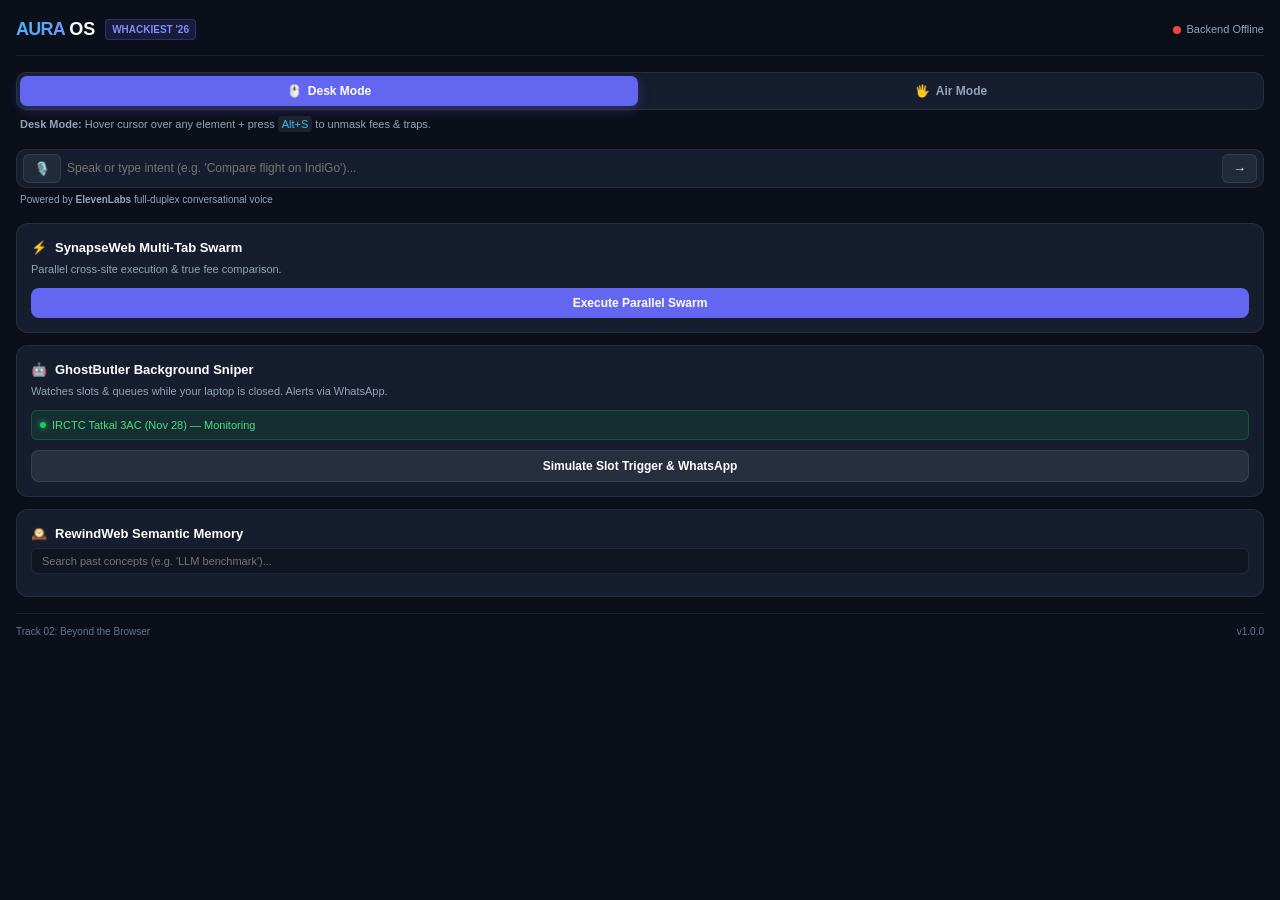
==== extension/sidepanel/sidepanel.html @ 54b6a149 "feat: Scaffold AuraOS - The Autonomous Web Operating System for wHACKiest 2026" ====
<!DOCTYPE html>
<html lang="en">
<head>
  <meta charset="UTF-8">
  <meta name="viewport" content="width=device-width, initial-scale=1.0">
  <title>AuraOS Command Center</title>
  <link rel="stylesheet" href="sidepanel.css">
</head>
<body>
  <div class="panel-container">
    <!-- Top Header -->
    <header class="panel-header">
      <div class="brand">
        <span class="logo-aura">AURA</span><span class="logo-os">OS</span>
        <span class="hackathon-tag">wHACKiest '26</span>
      </div>
      <div class="status-indicator">
        <span class="status-dot live" id="backend-status-dot"></span>
        <span class="status-label" id="backend-status-text">Backend Live</span>
      </div>
    </header>

    <!-- Mode Selector: Desk Mode vs Air Mode -->
    <section class="mode-section">
      <div class="mode-switch-pill">
        <button class="mode-btn active" id="btn-mode-desk">
          <span class="icon">🖱️</span> Desk Mode
        </button>
        <button class="mode-btn" id="btn-mode-air">
          <span class="icon">🖐️</span> Air Mode
        </button>
      </div>
      <div class="mode-caption" id="mode-caption">
        <strong>Desk Mode:</strong> Hover cursor over any element + press <code>Alt+S</code> to unmask fees & traps.
      </div>
    </section>

    <!-- Voice Command Bar -->
    <section class="voice-section">
      <div class="voice-bar">
        <button class="mic-btn" id="btn-mic-toggle">🎙️</button>
        <input type="text" id="voice-input" placeholder="Speak or type intent (e.g. 'Compare flight on IndiGo')..." />
        <button class="send-btn" id="btn-voice-send">→</button>
      </div>
      <div class="voice-hint">Powered by <strong>ElevenLabs</strong> full-duplex conversational voice</div>
    </section>

    <!-- Tab Panels / Sections -->
    <main class="modules-container">
      <!-- Pillar 3: Multi-Tab Swarm -->
      <div class="module-card">
        <div class="card-header">
          <span class="card-icon">⚡</span>
          <h3>SynapseWeb Multi-Tab Swarm</h3>
        </div>
        <p class="card-desc">Parallel cross-site execution & true fee comparison.</p>
        <button class="action-btn" id="btn-run-swarm">Execute Parallel Swarm</button>
        <div class="swarm-results" id="swarm-results-box" style="display: none;">
          <!-- Populated dynamically -->
        </div>
      </div>

      <!-- Pillar 4: GhostButler Background Tasks -->
      <div class="module-card">
        <div class="card-header">
          <span class="card-icon">🤖</span>
          <h3>GhostButler Background Sniper</h3>
        </div>
        <p class="card-desc">Watches slots & queues while your laptop is closed. Alerts via WhatsApp.</p>
        <div class="mission-pill" id="active-mission-pill">
          <span class="live-dot"></span>
          <span>IRCTC Tatkal 3AC (Nov 28) — Monitoring</span>
        </div>
        <button class="action-btn secondary" id="btn-trigger-whatsapp">Simulate Slot Trigger & WhatsApp</button>
        <div class="whatsapp-preview" id="whatsapp-preview-box" style="display: none;">
          <!-- Populated dynamically -->
        </div>
      </div>

      <!-- Pillar 5: RewindWeb Memory -->
      <div class="module-card">
        <div class="card-header">
          <span class="card-icon">🕰️</span>
          <h3>RewindWeb Semantic Memory</h3>
        </div>
        <div class="search-bar">
          <input type="text" id="memory-search-input" placeholder="Search past concepts (e.g. 'LLM benchmark')..." />
        </div>
        <div class="memory-list" id="memory-list-box">
          <!-- Populated dynamically -->
        </div>
      </div>
    </main>

    <footer class="panel-footer">
      <span>Track 02: Beyond the Browser</span>
      <span class="version-tag">v1.0.0</span>
    </footer>
  </div>

  <script src="sidepanel.js"></script>
</body>
</html>
---- extension/sidepanel/sidepanel.css ----
/* ==========================================================================
   AuraOS SidePanel Command Center Styles
   Sleek Dark Cyberpunk / Modern Minimalist Aesthetic
   ========================================================================== */

:root {
  --bg-main: #0b0f19;
  --bg-card: #151d2e;
  --bg-hover: #1e293b;
  --border: rgba(255, 255, 255, 0.08);
  --border-focus: #6366f1;
  --text-main: #f8fafc;
  --text-dim: #94a3b8;
  --accent-primary: #6366f1;
  --accent-cyan: #38bdf8;
  --accent-green: #22c55e;
  --accent-amber: #f59e0b;
  --accent-red: #ef4444;
}

* {
  box-sizing: border-box;
  margin: 0;
  padding: 0;
  font-family: -apple-system, BlinkMacSystemFont, "Segoe UI", Roboto, sans-serif;
}

body {
  background: var(--bg-main);
  color: var(--text-main);
  font-size: 13px;
  line-height: 1.5;
  width: 100%;
  min-height: 100vh;
}

.panel-container {
  display: flex;
  flex-direction: column;
  padding: 16px;
  gap: 16px;
}

/* Header */
.panel-header {
  display: flex;
  justify-content: space-between;
  align-items: center;
  padding-bottom: 12px;
  border-bottom: 1px solid var(--border);
}

.brand {
  display: flex;
  align-items: center;
  gap: 4px;
}

.logo-aura {
  font-weight: 900;
  letter-spacing: -0.04em;
  font-size: 18px;
  background: linear-gradient(135deg, #38bdf8, #818cf8);
  -webkit-background-clip: text;
  -webkit-text-fill-color: transparent;
}

.logo-os {
  font-weight: 900;
  font-size: 18px;
  color: #f8fafc;
}

.hackathon-tag {
  font-size: 10px;
  font-weight: 700;
  text-transform: uppercase;
  background: rgba(99, 102, 241, 0.15);
  color: #818cf8;
  padding: 2px 6px;
  border-radius: 4px;
  margin-left: 6px;
  border: 1px solid rgba(99, 102, 241, 0.3);
}

.status-indicator {
  display: flex;
  align-items: center;
  gap: 6px;
  font-size: 11px;
  color: var(--text-dim);
}

.status-dot {
  width: 8px;
  height: 8px;
  border-radius: 50%;
}

.status-dot.live {
  background: var(--accent-green);
  box-shadow: 0 0 10px var(--accent-green);
}

.status-dot.dead {
  background: var(--accent-red);
}

/* Mode Switcher */
.mode-switch-pill {
  display: flex;
  background: var(--bg-card);
  border: 1px solid var(--border);
  border-radius: 10px;
  padding: 3px;
  gap: 4px;
}

.mode-btn {
  flex: 1;
  background: transparent;
  border: none;
  color: var(--text-dim);
  padding: 8px;
  border-radius: 7px;
  cursor: pointer;
  font-weight: 600;
  font-size: 12px;
  display: flex;
  align-items: center;
  justify-content: center;
  gap: 6px;
  transition: all 0.2s ease;
}

.mode-btn.active {
  background: var(--accent-primary);
  color: #ffffff;
  box-shadow: 0 4px 12px rgba(99, 102, 241, 0.3);
}

.mode-caption {
  font-size: 11px;
  color: var(--text-dim);
  margin-top: 6px;
  padding: 0 4px;
}

.mode-caption code {
  background: rgba(255, 255, 255, 0.08);
  padding: 2px 4px;
  border-radius: 4px;
  color: var(--accent-cyan);
}

/* Voice Bar */
.voice-bar {
  display: flex;
  align-items: center;
  background: var(--bg-card);
  border: 1px solid var(--border);
  border-radius: 10px;
  padding: 4px 6px;
  gap: 6px;
}

.voice-bar input {
  flex: 1;
  background: transparent;
  border: none;
  color: var(--text-main);
  font-size: 12px;
  outline: none;
}

.mic-btn, .send-btn {
  background: rgba(255, 255, 255, 0.06);
  border: 1px solid var(--border);
  border-radius: 6px;
  color: var(--text-main);
  cursor: pointer;
  padding: 6px 10px;
  font-size: 13px;
  transition: all 0.15s;
}

.mic-btn:hover, .send-btn:hover {
  background: rgba(255, 255, 255, 0.12);
}

.mic-btn.listening {
  background: var(--accent-red);
  color: white;
  animation: pulse 1s infinite;
}

.voice-hint {
  font-size: 10px;
  color: var(--text-dim);
  margin-top: 4px;
  padding-left: 4px;
}

/* Module Cards */
.modules-container {
  display: flex;
  flex-direction: column;
  gap: 12px;
}

.module-card {
  background: var(--bg-card);
  border: 1px solid var(--border);
  border-radius: 12px;
  padding: 14px;
}

.card-header {
  display: flex;
  align-items: center;
  gap: 8px;
  margin-bottom: 4px;
}

.card-header h3 {
  font-size: 13px;
  font-weight: 700;
  color: #ffffff;
}

.card-desc {
  font-size: 11px;
  color: var(--text-dim);
  margin-bottom: 10px;
}

.action-btn {
  width: 100%;
  background: var(--accent-primary);
  border: none;
  border-radius: 8px;
  color: white;
  font-weight: 600;
  font-size: 12px;
  padding: 8px 12px;
  cursor: pointer;
  transition: all 0.2s;
}

.action-btn.secondary {
  background: rgba(255, 255, 255, 0.08);
  border: 1px solid var(--border);
}

.action-btn:hover {
  filter: brightness(1.15);
}

/* Swarm Result */
.swarm-results {
  margin-top: 10px;
  background: rgba(0, 0, 0, 0.3);
  border-radius: 8px;
  padding: 10px;
  border: 1px solid var(--border);
}

.winner-box {
  border-left: 3px solid var(--accent-green);
  padding-left: 8px;
  margin-bottom: 8px;
}

.winner-box strong {
  color: var(--accent-green);
  display: block;
}

.matrix-row {
  display: flex;
  justify-content: space-between;
  font-size: 11px;
  padding: 3px 0;
  color: var(--text-dim);
}

.matrix-row.best {
  color: var(--text-main);
  font-weight: 700;
}

.consent-pill {
  margin-top: 8px;
  font-size: 10px;
  color: #38bdf8;
  background: rgba(56, 189, 248, 0.1);
  padding: 4px 6px;
  border-radius: 4px;
  text-align: center;
}

/* GhostButler Mission Pill */
.mission-pill {
  display: flex;
  align-items: center;
  gap: 6px;
  background: rgba(34, 197, 94, 0.1);
  border: 1px solid rgba(34, 197, 94, 0.25);
  border-radius: 6px;
  padding: 6px 8px;
  font-size: 11px;
  color: #4ade80;
  margin-bottom: 10px;
}

.live-dot {
  width: 6px;
  height: 6px;
  background: #22c55e;
  border-radius: 50%;
  box-shadow: 0 0 6px #22c55e;
}

.whatsapp-bubble {
  margin-top: 10px;
  background: #064e3b;
  border: 1px solid #059669;
  border-radius: 8px;
  padding: 8px;
}

.wa-header {
  font-size: 10px;
  font-weight: 700;
  color: #a7f3d0;
  margin-bottom: 4px;
}

.wa-body {
  font-size: 11px;
  white-space: pre-wrap;
  color: #ecfdf5;
}

/* Rewind Memory */
.search-bar input {
  width: 100%;
  background: rgba(0, 0, 0, 0.25);
  border: 1px solid var(--border);
  border-radius: 6px;
  padding: 6px 10px;
  font-size: 11px;
  color: var(--text-main);
  outline: none;
  margin-bottom: 8px;
}

.memory-list {
  display: flex;
  flex-direction: column;
  gap: 6px;
  max-height: 140px;
  overflow-y: auto;
}

.memory-card {
  background: rgba(255, 255, 255, 0.03);
  border: 1px solid var(--border);
  border-radius: 6px;
  padding: 6px 8px;
}

.mem-tag {
  font-size: 9px;
  text-transform: uppercase;
  color: var(--accent-cyan);
}

.mem-title {
  display: block;
  font-size: 11px;
  color: #ffffff;
  margin: 2px 0;
}

.mem-snippet {
  font-size: 10px;
  color: var(--text-dim);
}

.mem-time {
  display: block;
  font-size: 9px;
  color: #64748b;
  margin-top: 2px;
}

/* Footer */
.panel-footer {
  display: flex;
  justify-content: space-between;
  font-size: 10px;
  color: #64748b;
  border-top: 1px solid var(--border);
  padding-top: 10px;
}
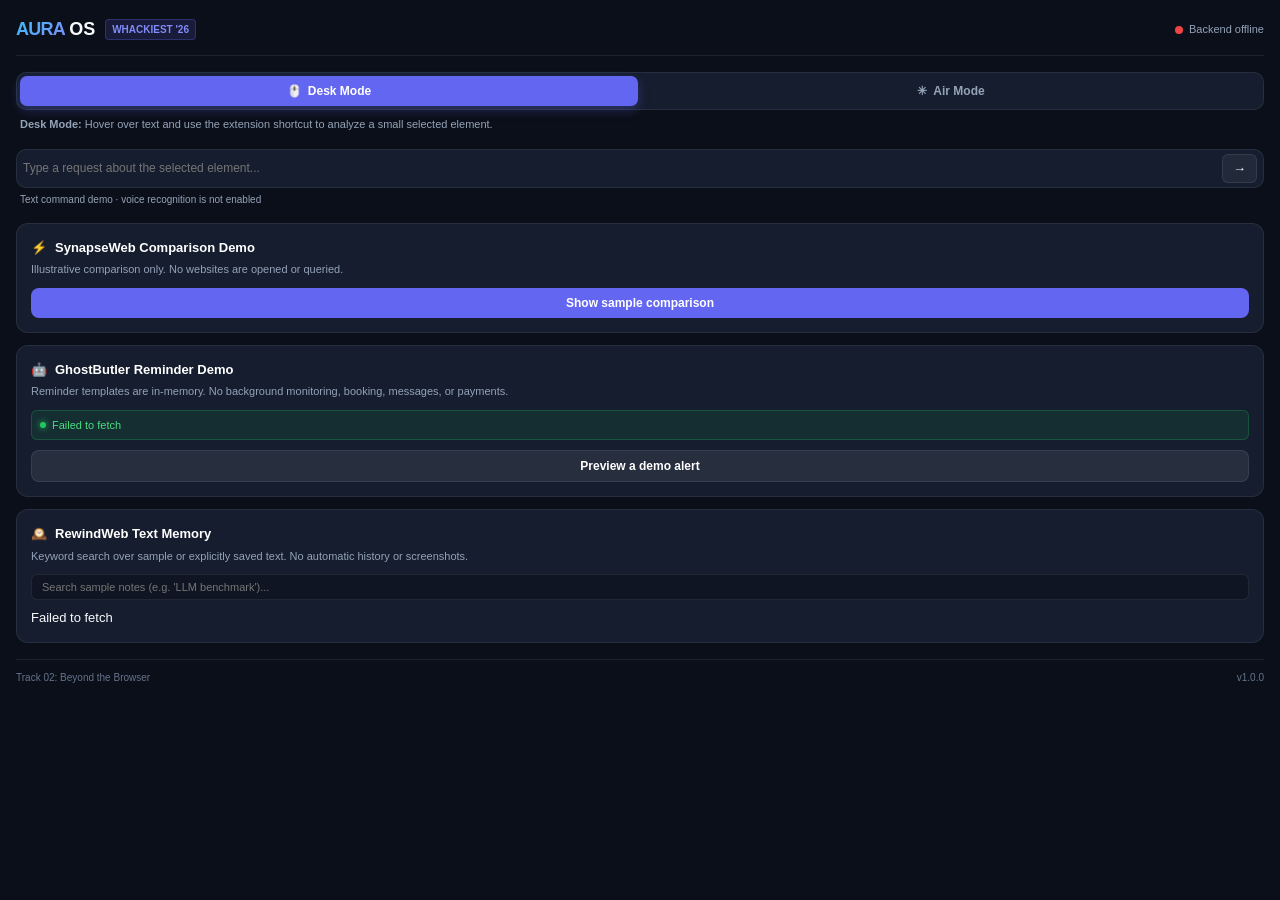
==== commit e34eb81e: "Prepare AuraOS public demo deployment Co-authored-by: Copilot App <223556219+Copilot@users.noreply.g" ====
--- a/extension/sidepanel/sidepanel.html
+++ b/extension/sidepanel/sidepanel.html
@@ -27,22 +27,21 @@
           <span class="icon">🖱️</span> Desk Mode
         </button>
         <button class="mode-btn" id="btn-mode-air">
-          <span class="icon">🖐️</span> Air Mode
+          <span class="icon">✳</span> Air Mode
         </button>
       </div>
       <div class="mode-caption" id="mode-caption">
-        <strong>Desk Mode:</strong> Hover cursor over any element + press <code>Alt+S</code> to unmask fees & traps.
+        <strong>Desk Mode:</strong> Hover over text and use the extension shortcut to analyze a small selected element.
       </div>
     </section>
 
     <!-- Voice Command Bar -->
     <section class="voice-section">
       <div class="voice-bar">
-        <button class="mic-btn" id="btn-mic-toggle">🎙️</button>
-        <input type="text" id="voice-input" placeholder="Speak or type intent (e.g. 'Compare flight on IndiGo')..." />
+        <input type="text" id="voice-input" placeholder="Type a request about the selected element..." />
         <button class="send-btn" id="btn-voice-send">→</button>
       </div>
-      <div class="voice-hint">Powered by <strong>ElevenLabs</strong> full-duplex conversational voice</div>
+      <div class="voice-hint">Text command demo · voice recognition is not enabled</div>
     </section>
 
     <!-- Tab Panels / Sections -->
@@ -51,10 +50,10 @@
       <div class="module-card">
         <div class="card-header">
           <span class="card-icon">⚡</span>
-          <h3>SynapseWeb Multi-Tab Swarm</h3>
+          <h3>SynapseWeb Comparison Demo</h3>
         </div>
-        <p class="card-desc">Parallel cross-site execution & true fee comparison.</p>
-        <button class="action-btn" id="btn-run-swarm">Execute Parallel Swarm</button>
+        <p class="card-desc">Illustrative comparison only. No websites are opened or queried.</p>
+        <button class="action-btn" id="btn-run-swarm">Show sample comparison</button>
         <div class="swarm-results" id="swarm-results-box" style="display: none;">
           <!-- Populated dynamically -->
         </div>
@@ -64,14 +63,14 @@
       <div class="module-card">
         <div class="card-header">
           <span class="card-icon">🤖</span>
-          <h3>GhostButler Background Sniper</h3>
+          <h3>GhostButler Reminder Demo</h3>
         </div>
-        <p class="card-desc">Watches slots & queues while your laptop is closed. Alerts via WhatsApp.</p>
+        <p class="card-desc">Reminder templates are in-memory. No background monitoring, booking, messages, or payments.</p>
         <div class="mission-pill" id="active-mission-pill">
           <span class="live-dot"></span>
-          <span>IRCTC Tatkal 3AC (Nov 28) — Monitoring</span>
+          <span>Loading demo reminder…</span>
         </div>
-        <button class="action-btn secondary" id="btn-trigger-whatsapp">Simulate Slot Trigger & WhatsApp</button>
+        <button class="action-btn secondary" id="btn-trigger-whatsapp">Preview a demo alert</button>
         <div class="whatsapp-preview" id="whatsapp-preview-box" style="display: none;">
           <!-- Populated dynamically -->
         </div>
@@ -81,10 +80,11 @@
       <div class="module-card">
         <div class="card-header">
           <span class="card-icon">🕰️</span>
-          <h3>RewindWeb Semantic Memory</h3>
+          <h3>RewindWeb Text Memory</h3>
         </div>
+        <p class="card-desc">Keyword search over sample or explicitly saved text. No automatic history or screenshots.</p>
         <div class="search-bar">
-          <input type="text" id="memory-search-input" placeholder="Search past concepts (e.g. 'LLM benchmark')..." />
+          <input type="text" id="memory-search-input" placeholder="Search sample notes (e.g. 'LLM benchmark')..." />
         </div>
         <div class="memory-list" id="memory-list-box">
           <!-- Populated dynamically -->
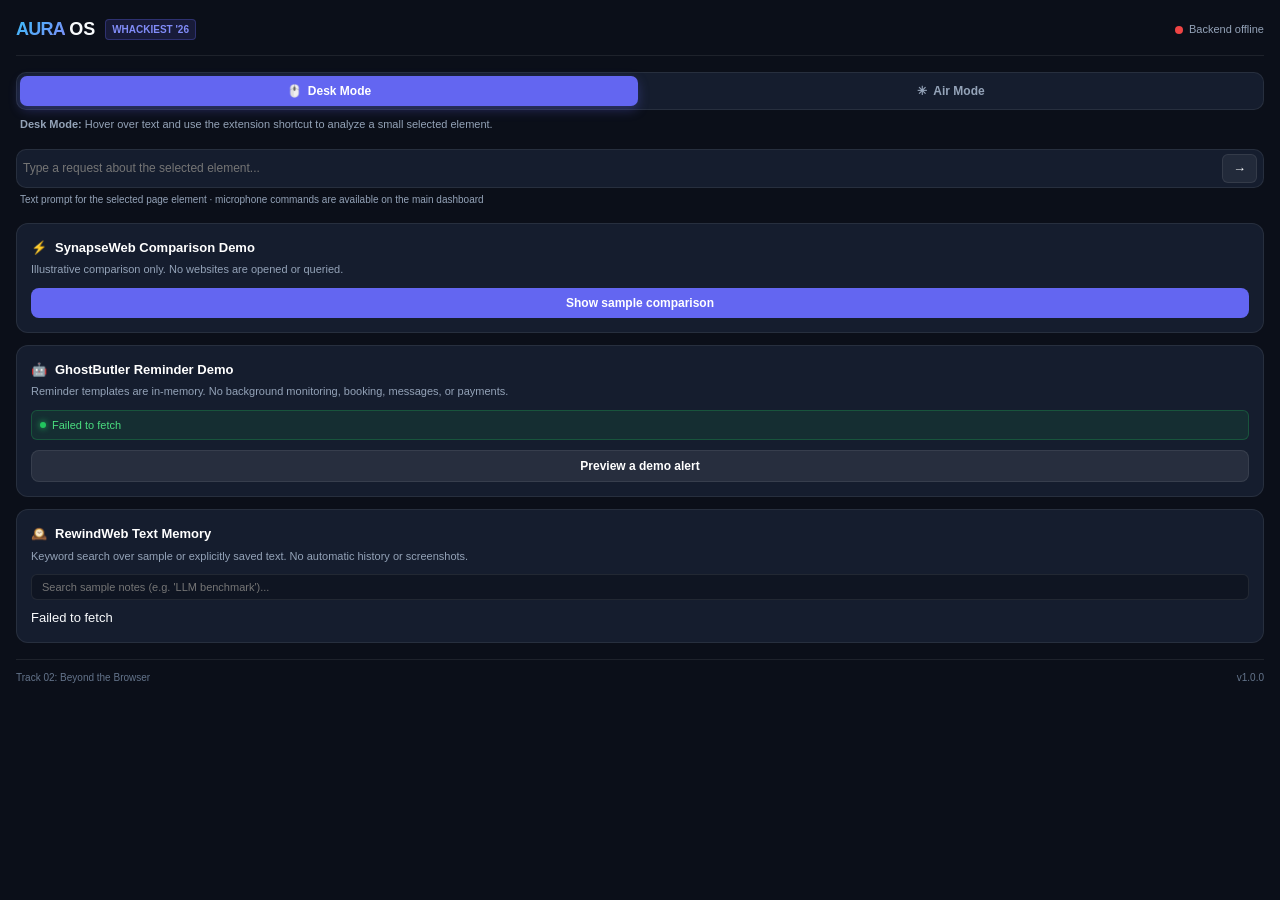
==== commit 2c483862: "Add dashboard voice agent Co-authored-by: Copilot App <223556219+Copilot@users.noreply.github.com>" ====
--- a/extension/sidepanel/sidepanel.html
+++ b/extension/sidepanel/sidepanel.html
@@ -41,7 +41,7 @@
         <input type="text" id="voice-input" placeholder="Type a request about the selected element..." />
         <button class="send-btn" id="btn-voice-send">→</button>
       </div>
-      <div class="voice-hint">Text command demo · voice recognition is not enabled</div>
+      <div class="voice-hint">Text prompt for the selected page element · microphone commands are available on the main dashboard</div>
     </section>
 
     <!-- Tab Panels / Sections -->
